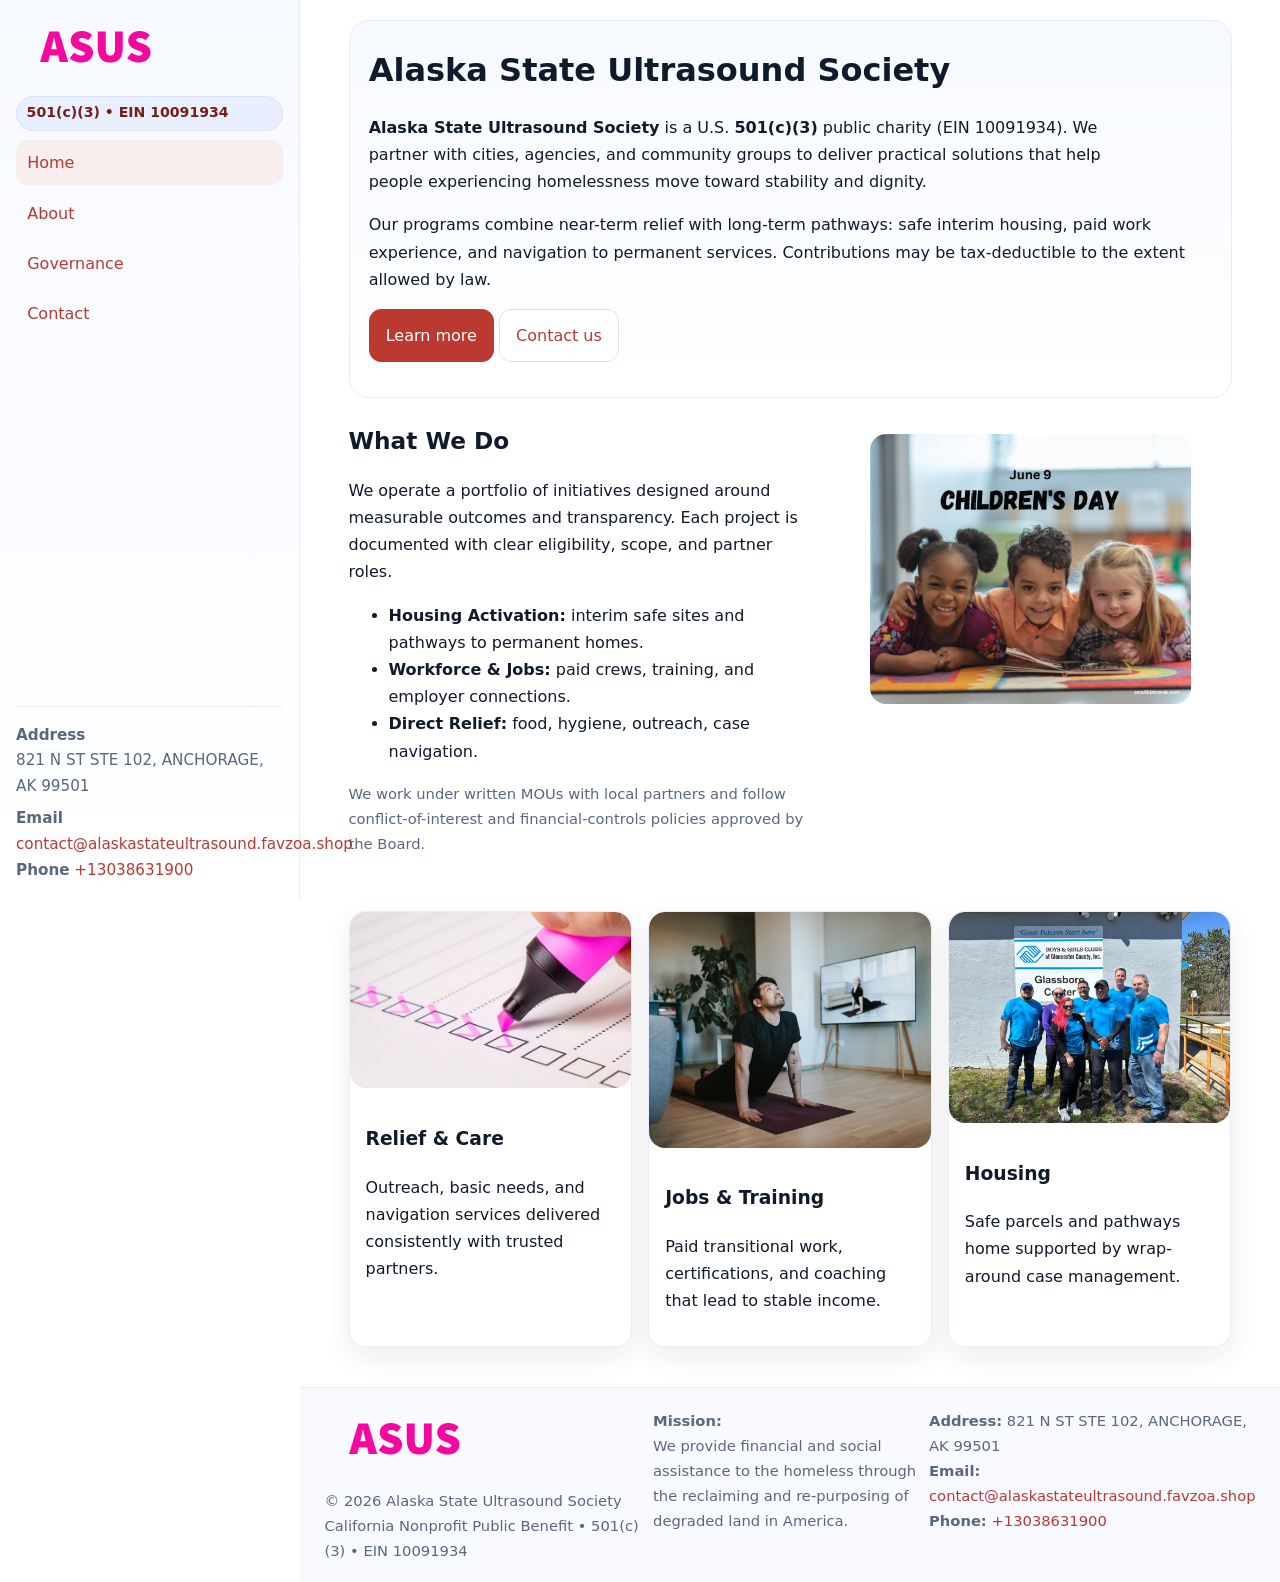
==== index.html @ 59cc4063 "Initial commit" ====
<!doctype html>
<html lang="en">
<head>
<meta charset="utf-8"/>
<meta name="viewport" content="width=device-width,initial-scale=1"/>
<title>Alaska State Ultrasound Society – Nonprofit • 2025</title>
<link rel="stylesheet" href="assets/styles.css"/>
<link rel="icon" href="images/logo.png">
<meta name="data-ein" content="10091934"><meta name="data-name" content="Alaska State Ultrasound Society">
<meta name="data-email" content="contact@alaskastateultrasound.favzoa.shop"><meta name="data-phone" content="+13038631900">
<meta name="data-address" content="821 N ST STE 102, ANCHORAGE, AK 99501"><meta name="data-map" content="821+N+ST+STE+102,+ANCHORAGE,+AK+99501">
  <meta name="description" content="Our nonprofit strengthens the community with programs focused on community services, education, and direct relief.">
</head>
<body>
<div style="position:absolute;left:-9999px;top:-9999px;opacity:0" data-uniq="{{UNIQUE_BLOB}}">
  <span>Our nonprofit strengthens the community with programs focused on community services, education, and direct relief.</span><svg width="12" height="12" viewBox="0 0 12 12" xmlns="http://www.w3.org/2000/svg"><circle cx="6" cy="6" r="5" fill="#0f766e"/></svg><img src="images/programs.jpg" width="1" height="1" alt="" loading="lazy"/>
</div>

<div class="app">
  <aside class="sidebar" aria-label="Sidebar">
    <div class="c202e83c9fe"><img src="images/logo.png" alt="Alaska State Ultrasound Society logo"></div>
    <span class="c7568231e9c">501(c)(3) • EIN 10091934</span>
    <nav class="ccfeeab33f1" aria-label="Main navigation">
      <a class="active" href="index.html">Home</a>
      <a href="about.html">About</a>
      <a href="governance.html">Governance</a>
      <a href="contact.html">Contact</a>
    </nav>
    <div class="contact">
      <div><strong>Address</strong><br>821 N ST STE 102, ANCHORAGE, AK 99501</div>
      <div style="margin-top:.4rem"><strong>Email</strong> <a href="mailto:contact@alaskastateultrasound.favzoa.shop">contact@alaskastateultrasound.favzoa.shop</a></div>
      <div><strong>Phone</strong> <a href="tel:+13038631900">+13038631900</a></div>
    </div>
  </aside>

  <main>
    <div class="container">
      <section class="c089bedf136" aria-labelledby="home-title">
        <h1 id="home-title">Alaska State Ultrasound Society</h1>
        <p class="c32c3598ed5">
          <strong>Alaska State Ultrasound Society</strong> is a U.S. <strong>501(c)(3)</strong> public charity (EIN 10091934).
          We partner with cities, agencies, and community groups to deliver practical solutions that
          help people experiencing homelessness move toward stability and dignity.
        </p>
        <p>
          Our programs combine near-term relief with long-term pathways: safe interim housing,
          paid work experience, and navigation to permanent services. Contributions may be
          tax-deductible to the extent allowed by law.
        </p>
        <p>
          <a class="c1254bec99d btn-primary" href="about.html">Learn more</a>
          <a class="c1254bec99d" href="contact.html">Contact us</a>
        </p>
      </section>

      <section class="section split">
        <div>
          <h2>What We Do</h2>
          <p>
            We operate a portfolio of initiatives designed around measurable outcomes and transparency.
            Each project is documented with clear eligibility, scope, and partner roles.
          </p>
          <ul>
            <li><strong>Housing Activation:</strong> interim safe sites and pathways to permanent homes.</li>
            <li><strong>Workforce & Jobs:</strong> paid crews, training, and employer connections.</li>
            <li><strong>Direct Relief:</strong> food, hygiene, outreach, case navigation.</li>
          </ul>
          <p class="small">
            We work under written MOUs with local partners and follow conflict-of-interest and
            financial-controls policies approved by the Board.
          </p>
        </div>
        <figure>
          <img src="images/hero.jpg" alt="Community program in action">
        </figure>
      </section>

      <section class="section grid-3" aria-label="Highlights">
        <article class="ca9e4695c79">
          <img src="images/relief.jpg" alt="">
          <div class="card-body">
            <h3>Relief & Care</h3>
            <p>Outreach, basic needs, and navigation services delivered consistently with trusted partners.</p>
          </div>
        </article>
        <article class="ca9e4695c79">
          <img src="images/jobs.jpg" alt="">
          <div class="card-body">
            <h3>Jobs & Training</h3>
            <p>Paid transitional work, certifications, and coaching that lead to stable income.</p>
          </div>
        </article>
        <article class="ca9e4695c79">
          <img src="images/land.jpg" alt="">
          <div class="card-body">
            <h3>Housing</h3>
            <p>Safe parcels and pathways home supported by wrap-around case management.</p>
          </div>
        </article>
      </section>
    </div>

    <footer class="footer">
      <div class="container grid">
        <div>
          <img src="images/logo.png" alt="" style="width:160px;height:auto;margin-bottom:.5rem">
          <div class="small">© <span id="year"></span> Alaska State Ultrasound Society</div>
          <div class="small">California Nonprofit Public Benefit • 501(c)(3) • EIN 10091934</div>
        </div>
        <div>
          <div class="small"><strong>Mission:</strong><br>
            We provide financial and social assistance to the homeless through the reclaiming
            and re-purposing of degraded land in America.
          </div>
        </div>
        <div>
          <div class="small"><strong>Address:</strong> 821 N ST STE 102, ANCHORAGE, AK 99501<br>
            <strong>Email:</strong> <a href="mailto:contact@alaskastateultrasound.favzoa.shop">contact@alaskastateultrasound.favzoa.shop</a><br>
            <strong>Phone:</strong> <a href="tel:+13038631900">+13038631900</a>
          </div>
        </div>
      </div>
    </footer>
  </main>
</div>

<!-- Color/skin by EIN/NAME -->
<script>
(function(){function g(n){const e=document.querySelector('meta[name="'+n+'"]');return e?e.content:''}
function h(s){let x=2166136261>>>0;for(let i=0;i<s.length;i++){x^=s.charCodeAt(i);x=(x*16777619)>>>0}return x>>>0}
let k=(g('data-ein')||'').replace(/\D+/g,'');if(!k)k=g('data-name')||location.hostname||'default';
const key=h(String(k)),H=key%360,S=55+(key%20),L=46;
const brand=`hsl(${H} ${S}% ${L}%)`,ink=`hsl(${H} ${Math.min(95,S+10)}% ${Math.max(22,L-18)}%)`,soft=`hsl(${H} ${Math.max(40,S-25)}% 95%)`;
const r=document.documentElement;r.style.setProperty('--brand',brand);r.style.setProperty('--brand-ink',ink);r.style.setProperty('--soft',soft);
const y=document.getElementById('year'); if(y) y.textContent=new Date().getFullYear();})();
</script>
</body>
</html>
---- assets/styles.css ----
:root{
  --ink:#0f1a2b; --muted:#5a6780; --paper:#fff; --line:#e6ecfa;
  --brand:#2b5fb8; --brand-ink:#0f3d99; --soft:#eaf1ff;
  --radius:16px; --shadow:0 10px 28px rgba(15,26,43,.08)
}
*{box-sizing:border-box}
html,body{height:100%}
body{
  margin:0;background:var(--paper);color:var(--ink);
  font-family:Inter,system-ui,-apple-system,Segoe UI,Roboto,Arial,sans-serif;
  line-height:1.7
}
a{color:var(--brand);text-decoration:none}
a:hover{text-decoration:underline}
img{max-width:100%;display:block;border-radius:var(--radius)}

.app{display:grid;grid-template-columns:300px 1fr;min-height:100svh}
.sidebar{
  border-right:1px solid var(--line);
  background:linear-gradient(180deg,#f6f9ff,#fff);
  position:sticky;top:0;height:100svh;
  display:flex;flex-direction:column;padding:1rem
}
.c202e83c9fe{display:flex;align-items:center;gap:.6rem;margin-bottom:.5rem}
.c202e83c9fe img{width:160px;height:auto}
.c7568231e9c{display:inline-flex;gap:.45rem;align-items:center;background:#e8efff;border:1px solid #d8e2fb;color:var(--brand-ink);border-radius:999px;padding:.28rem .6rem;font-size:.88rem;font-weight:700}
.ccfeeab33f1{display:grid;gap:.35rem;margin:.6rem 0 1rem}
.ccfeeab33f1 a{padding:.55rem .7rem;border-radius:12px}
.ccfeeab33f1 a.active,.ccfeeab33f1 a:hover{background:var(--soft);text-decoration:none}
.sidebar .contact{margin-top:auto;border-top:1px solid var(--line);padding-top:1rem;font-size:.95rem;color:var(--muted)}

main{display:flex;flex-direction:column;min-height:100svh}
main > .container{padding:1.25rem 1.5rem}
.container{width:min(980px,95%);margin-inline:auto}
.section{padding:1.25rem 0}
.split{display:grid;grid-template-columns:1fr;gap:1.2rem;align-items:start}
.grid-3{display:grid;grid-template-columns:1fr;gap:1rem}

.c089bedf136{
  background:linear-gradient(180deg,#f6f9ff,#fff);
  border:1px solid var(--line);border-radius:20px;padding:1.2rem
}
h1{font-size:2rem;margin:.2rem 0 .2rem 0}
h2{font-size:1.45rem;margin:.2rem 0 .6rem}
.c32c3598ed5{max-width:75ch}

.ca9e4695c79{background:#fff;border:1px solid #e8eefb;border-radius:var(--radius);box-shadow:var(--shadow);overflow:hidden}
.card-body{padding:1rem}

dl.facts{display:grid;grid-template-columns:1fr;gap:.6rem}
dl.facts dt{font-weight:700}
dl.facts dd{margin:0;color:var(--muted)}

.cf44a55b2e8{display:grid;grid-template-columns:1fr;gap:.9rem}
label{display:grid;gap:.35rem;font-weight:600}
input,textarea{
  width:100%;padding:.75rem .85rem;border:1px solid #d8e2fb;border-radius:12px;
  font:inherit;line-height:1.5
}
input:focus,textarea:focus{outline:2px solid var(--soft);border-color:var(--brand)}
.c1254bec99d{display:inline-block;padding:.75rem 1rem;border:1px solid #d8e2fb;border-radius:12px;background:#fff}
.c1254bec99d:hover{box-shadow:var(--shadow);text-decoration:none}
.btn-primary{background:var(--brand);border-color:var(--brand);color:#fff}

.map-embed iframe{width:100%;aspect-ratio:16/9;border:0;border-radius:20px;box-shadow:var(--shadow)}
.small{font-size:.92rem;color:var(--muted)}
.upper-strong{font-weight:800;text-transform:uppercase;letter-spacing:.02em}

.footer{border-top:1px solid var(--line);background:#f8faff;margin-top:auto}
.footer .grid{display:grid;grid-template-columns:1fr;gap:.8rem;padding:1.2rem 0}

@media(min-width:760px){
  .grid-3{grid-template-columns:repeat(3,1fr)}
  .split{grid-template-columns:1.15fr 1fr}
  .footer .grid{grid-template-columns:1.2fr 1fr 1fr}
}
@media(max-width:920px){
  .app{grid-template-columns:1fr}
  .sidebar{display:none}
}
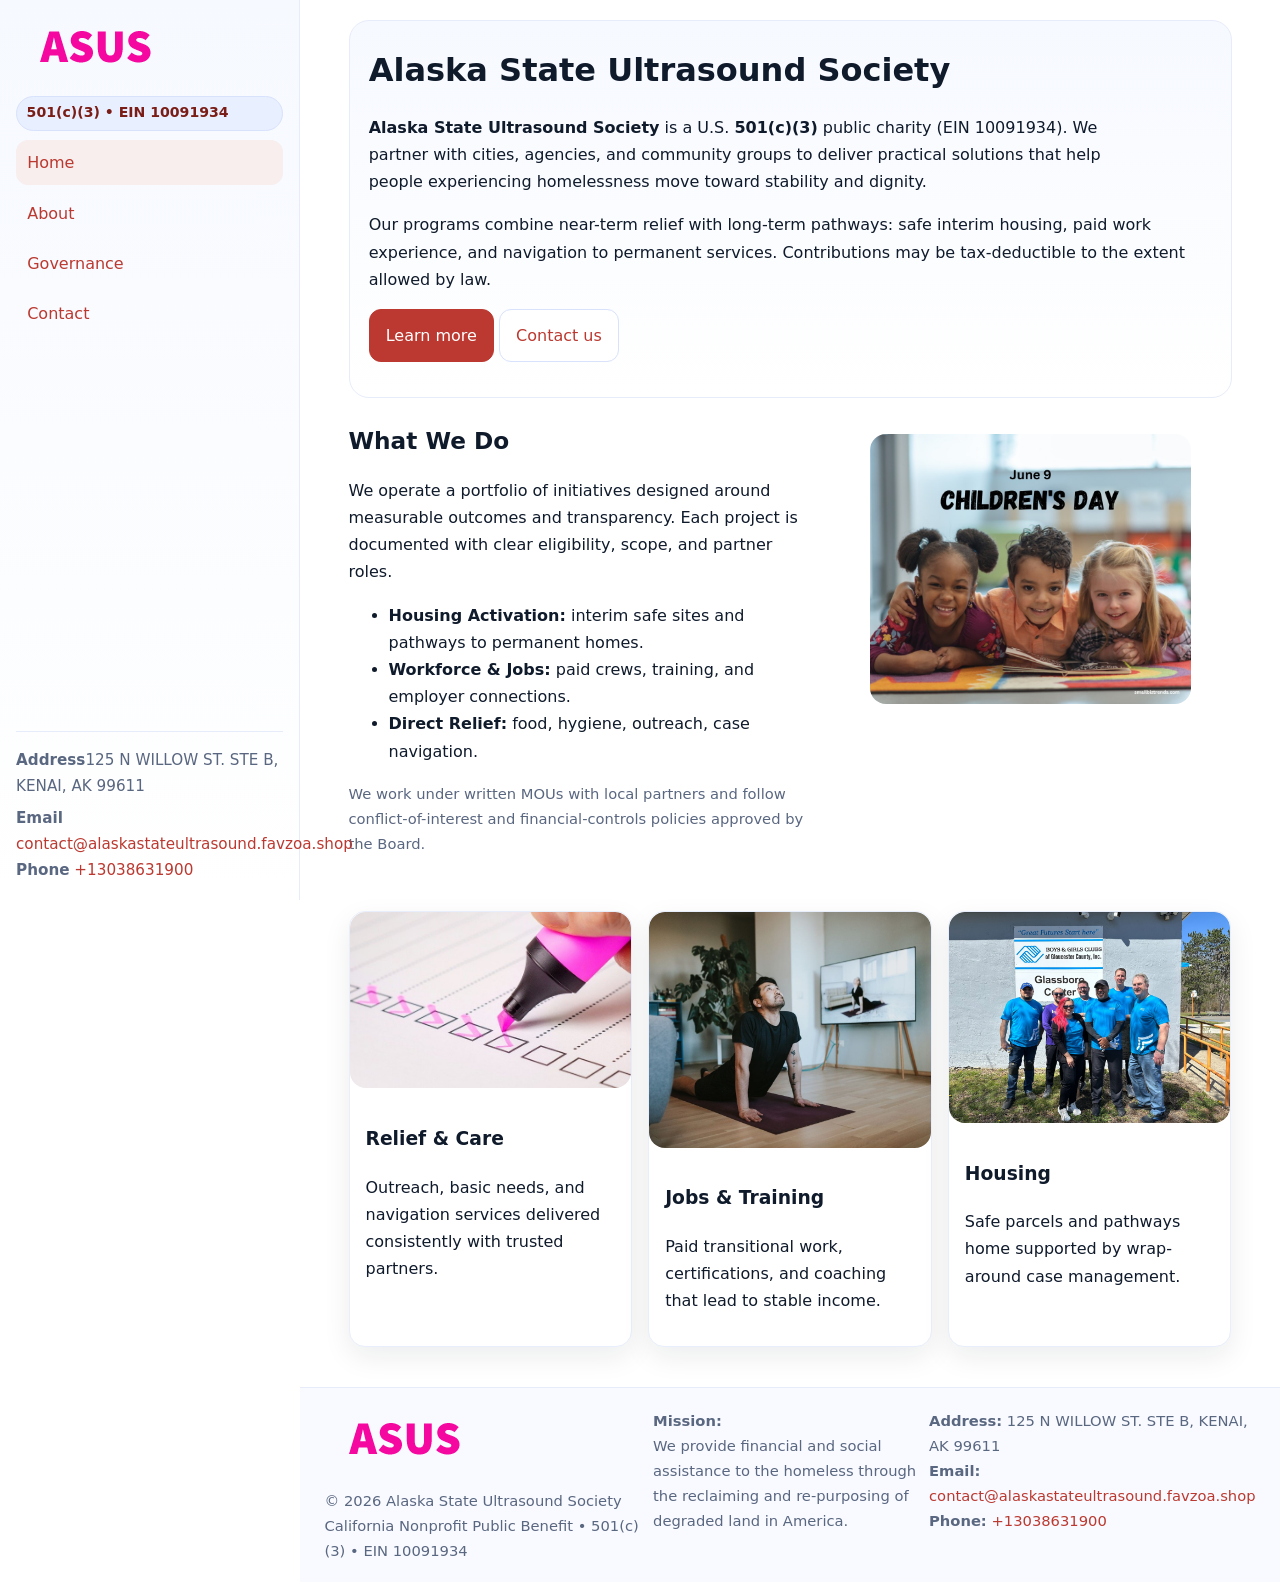
==== commit a4593ba9: "Safe replace address only" ====
--- a/index.html
+++ b/index.html
@@ -8,7 +8,7 @@
 <link rel="icon" href="images/logo.png">
 <meta name="data-ein" content="10091934"><meta name="data-name" content="Alaska State Ultrasound Society">
 <meta name="data-email" content="contact@alaskastateultrasound.favzoa.shop"><meta name="data-phone" content="+13038631900">
-<meta name="data-address" content="821 N ST STE 102, ANCHORAGE, AK 99501"><meta name="data-map" content="821+N+ST+STE+102,+ANCHORAGE,+AK+99501">
+<meta name="data-address125 N WILLOW ST. STE B, KENAI, AK 99611"><meta name="data-map" content="821+N+ST+STE+102,+ANCHORAGE,+AK+99501">
   <meta name="description" content="Our nonprofit strengthens the community with programs focused on community services, education, and direct relief.">
 </head>
 <body>
@@ -27,7 +27,7 @@
       <a href="contact.html">Contact</a>
     </nav>
     <div class="contact">
-      <div><strong>Address</strong><br>821 N ST STE 102, ANCHORAGE, AK 99501</div>
+      <div><strong>Address</strong>125 N WILLOW ST. STE B, KENAI, AK 99611</div>
       <div style="margin-top:.4rem"><strong>Email</strong> <a href="mailto:contact@alaskastateultrasound.favzoa.shop">contact@alaskastateultrasound.favzoa.shop</a></div>
       <div><strong>Phone</strong> <a href="tel:+13038631900">+13038631900</a></div>
     </div>
@@ -114,7 +114,7 @@
           </div>
         </div>
         <div>
-          <div class="small"><strong>Address:</strong> 821 N ST STE 102, ANCHORAGE, AK 99501<br>
+          <div class="small"><strong>Address:</strong> 125 N WILLOW ST. STE B, KENAI, AK 99611<br>
             <strong>Email:</strong> <a href="mailto:contact@alaskastateultrasound.favzoa.shop">contact@alaskastateultrasound.favzoa.shop</a><br>
             <strong>Phone:</strong> <a href="tel:+13038631900">+13038631900</a>
           </div>
